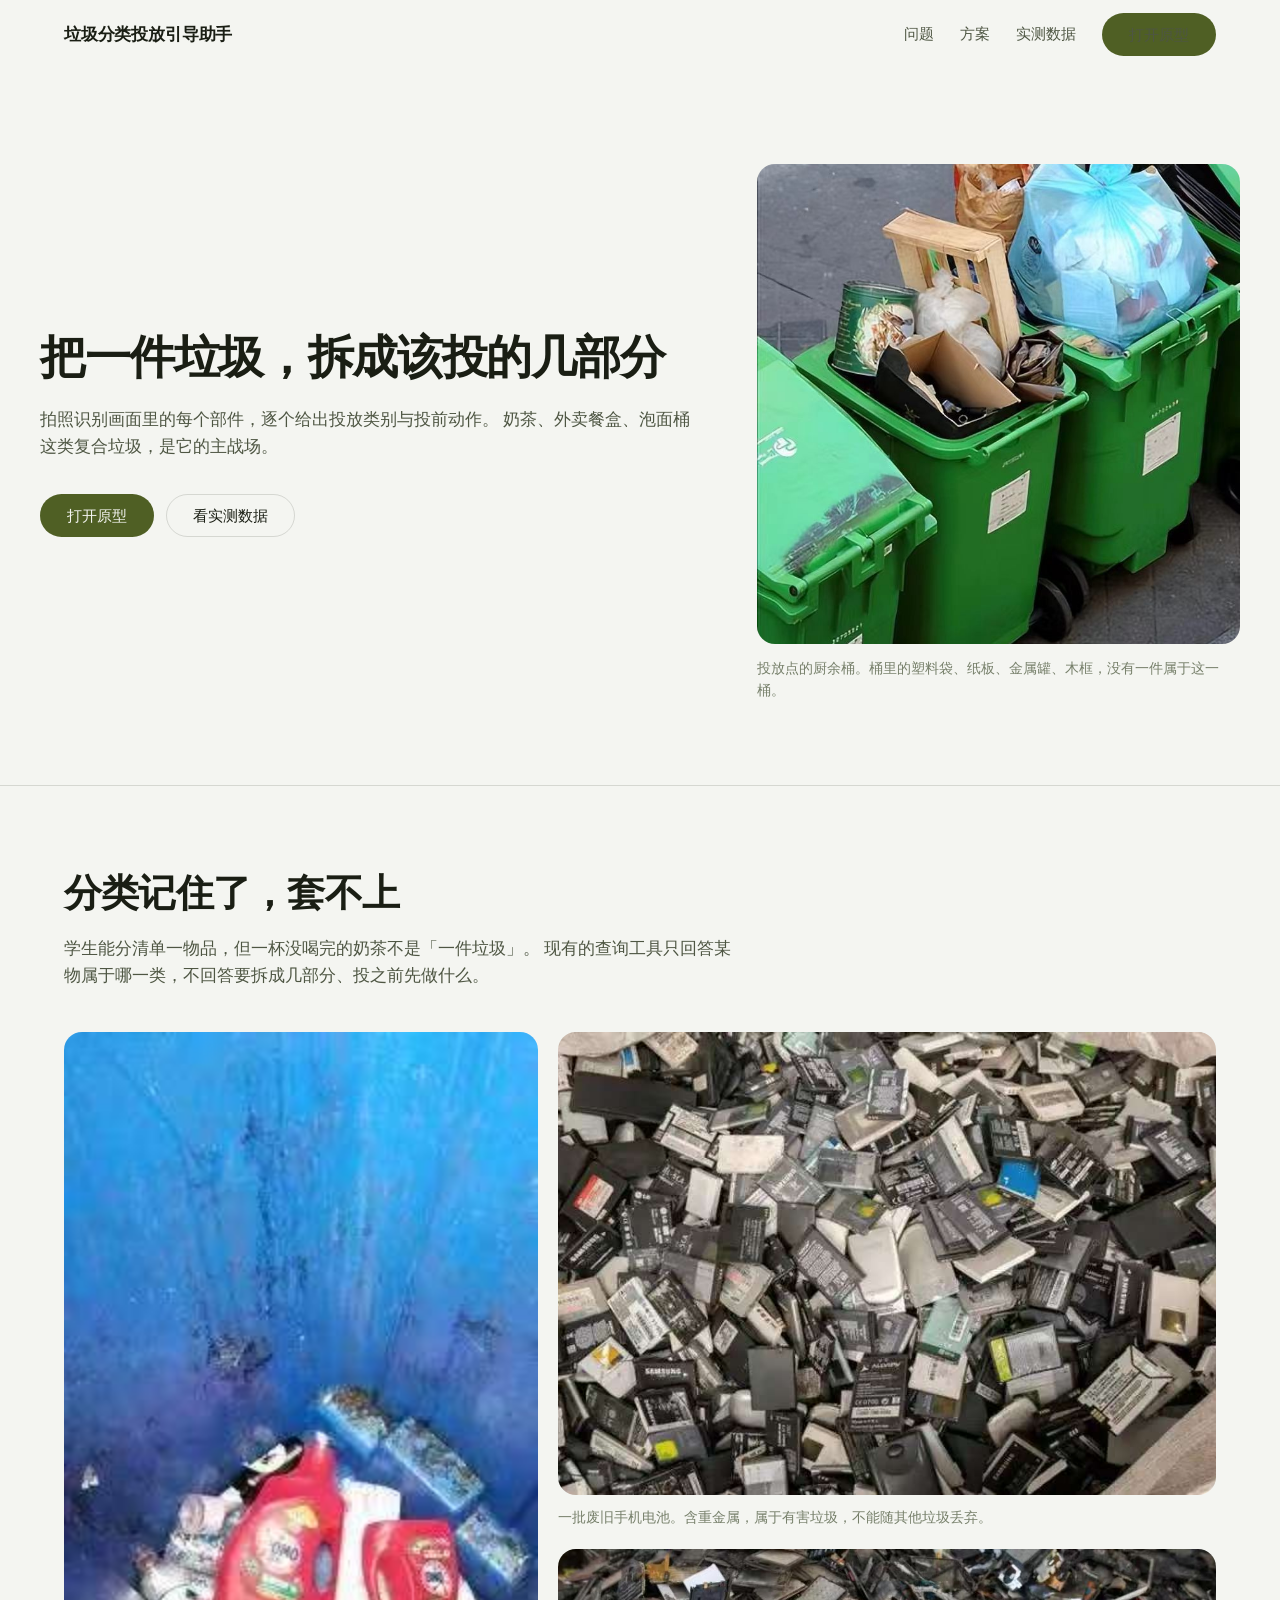
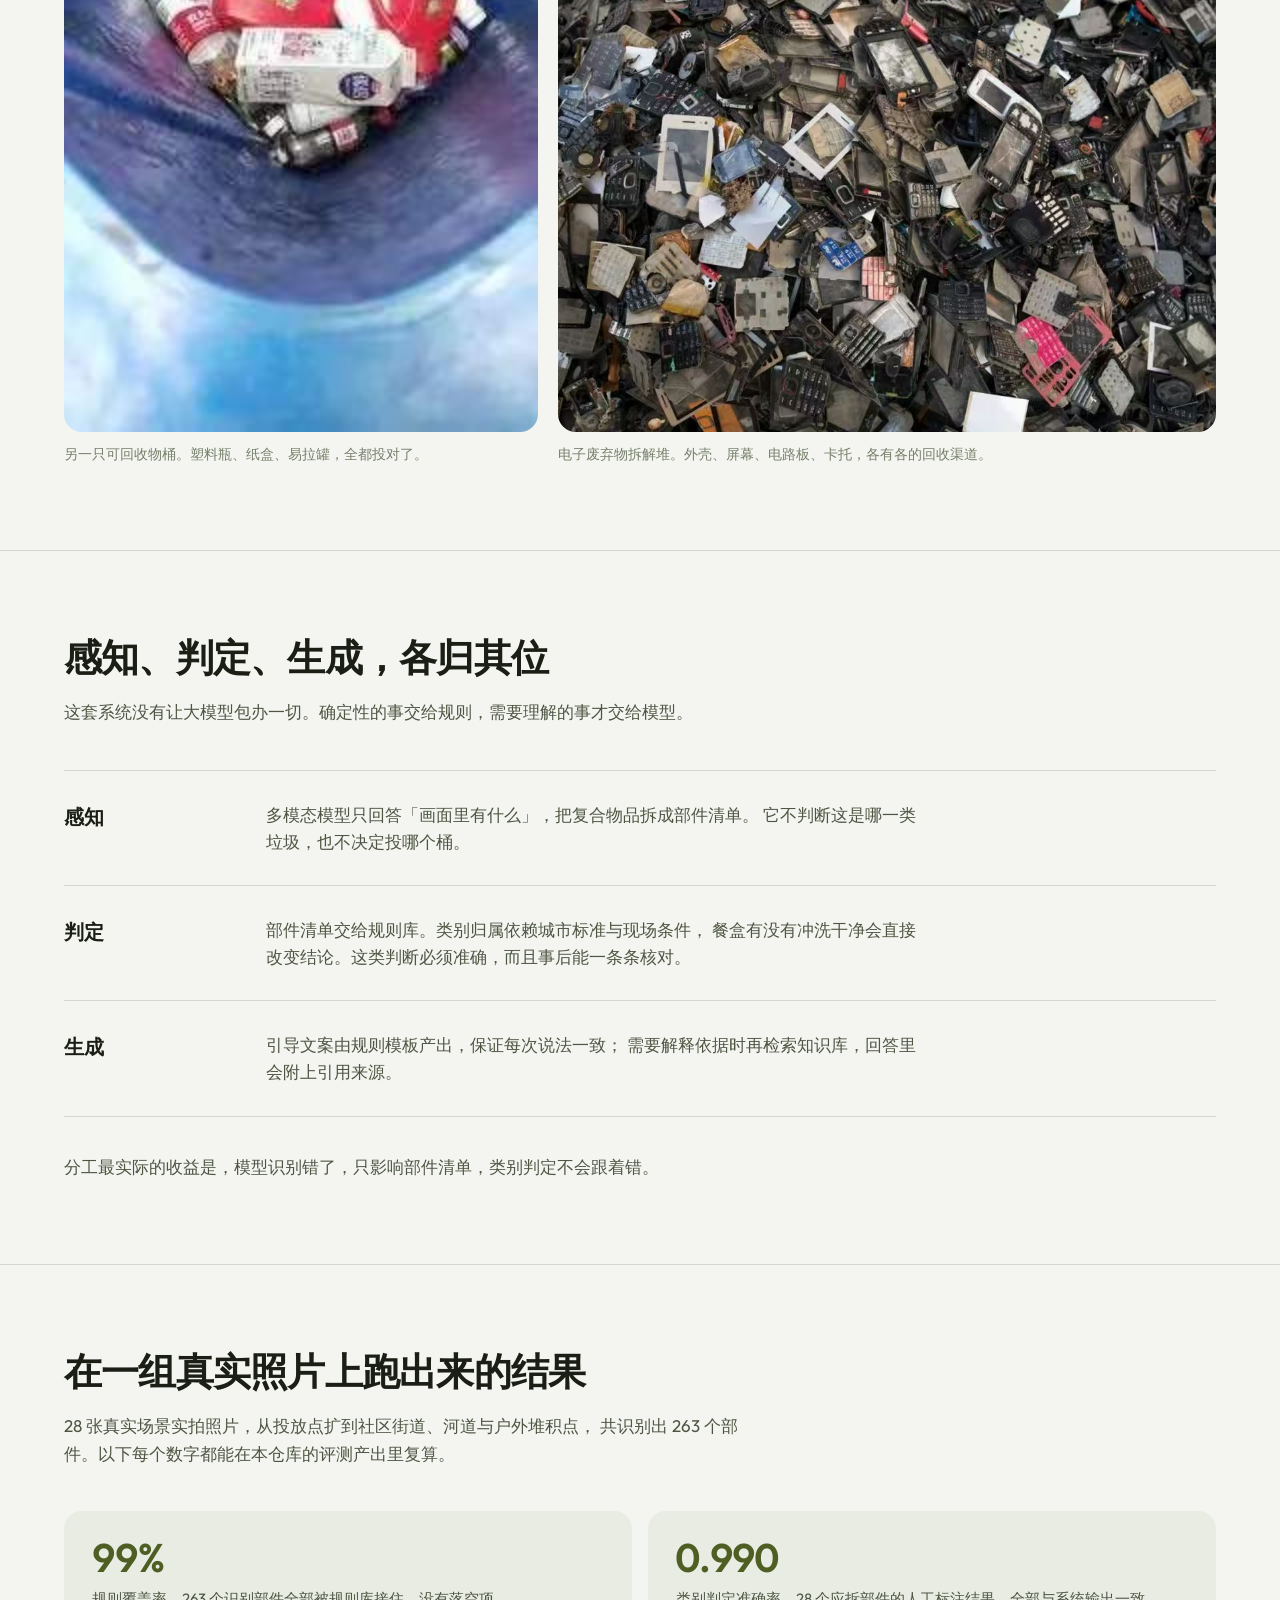
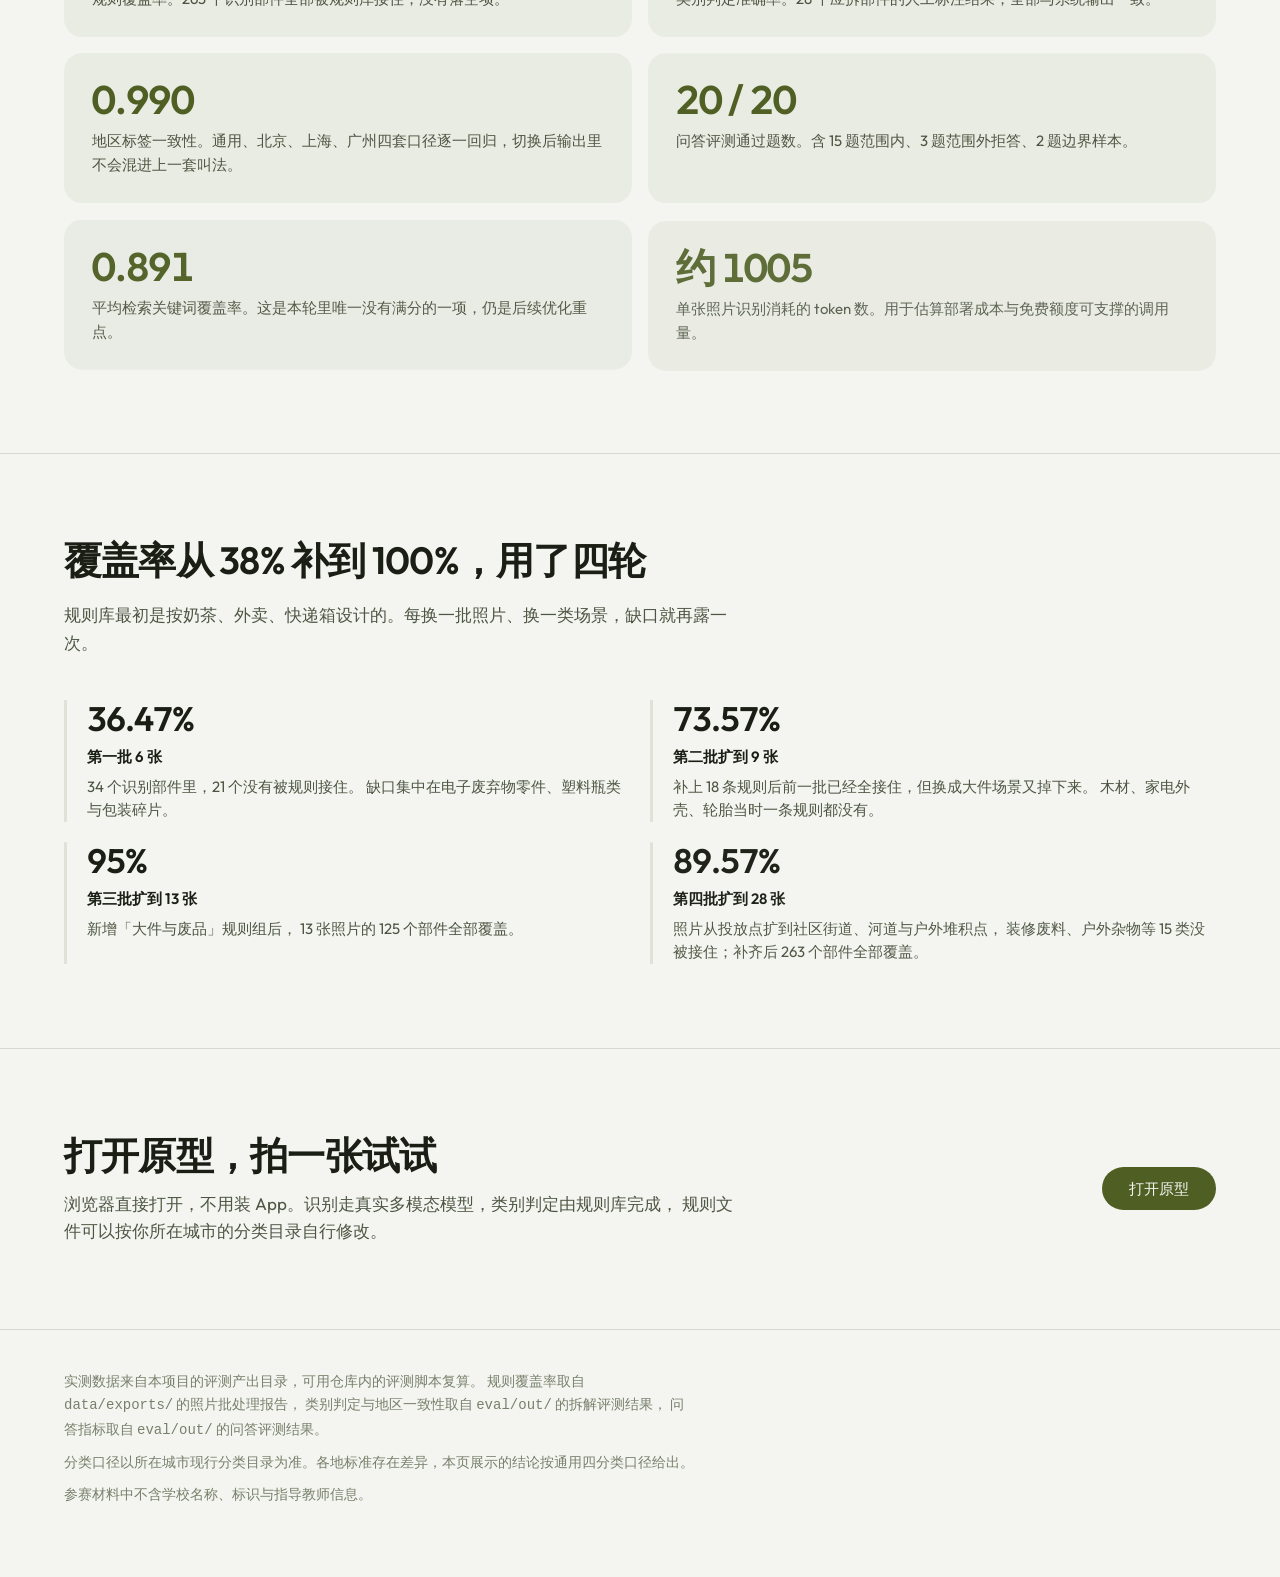
==== docs/index.html @ 1ef50c2e "垃圾分类投放引导助手：原型 + 作品介绍页 + 数据大屏 - prototype/：Gradio 原型（规则库、知识库、评测脚本） - docs/：GitHub Pages 站点（作品介绍页、数据大屏" ====
<!doctype html>
<html lang="zh-CN">
<head>
<meta charset="utf-8">
<meta name="viewport" content="width=device-width, initial-scale=1">
<title>垃圾分类投放引导助手</title>
<meta name="description" content="把一件复合垃圾拆成该投的几部分：拍照识别部件，按规则库判定投放类别与投前动作。">
<link rel="stylesheet" href="styles.css">
<link rel="manifest" href="/manifest.webmanifest">
<meta name="theme-color" content="#3A4032">
<link rel="icon" type="image/png" sizes="192x192" href="/pwa/icon-192.png">
<link rel="apple-touch-icon" href="/pwa/apple-touch-icon.png">
<meta name="mobile-web-app-capable" content="yes">
<meta name="apple-mobile-web-app-capable" content="yes">
<meta name="apple-mobile-web-app-title" content="垃圾投放引导">
</head>
<body>

<header class="topbar">
  <span class="wordmark">垃圾分类投放引导助手</span>
  <nav>
    <a href="#problem">问题</a>
    <a href="#method">方案</a>
    <a href="#data">实测数据</a>
    <a class="btn btn-primary" href="/app/">打开原型</a>
  </nav>
</header>

<main>

  <!-- ============================================================ Hero
       非对称分栏：文案在左，真实照片在右。
       文案元素 3 个：标题、说明、按钮组。无眉标、无 CTA 下方小字。 -->
  <section class="hero wrap" id="top">
    <div>
      <h1>把一件垃圾，拆成该投的几部分</h1>
      <p class="lede">
        拍照识别画面里的每个部件，逐个给出投放类别与投前动作。
        奶茶、外卖餐盒、泡面桶这类复合垃圾，是它的主战场。
      </p>
      <div class="cta-row">
        <a class="btn btn-primary" href="/app/">打开原型</a>
        <a class="btn btn-ghost" href="#data">看实测数据</a>
      </div>
    </div>
    <figure class="hero-figure">
      <img src="assets/hero-bin-mixed.jpg" width="760" height="1095"
           alt="投放点的绿色垃圾桶，桶内混有塑料袋、纸板、金属罐与木框">
      <figcaption class="cap">
        投放点的厨余桶。桶里的塑料袋、纸板、金属罐、木框，没有一件属于这一桶。
      </figcaption>
    </figure>
  </section>

  <!-- ============================================================ 问题 -->
  <section id="problem">
    <div class="wrap">
      <h2>分类记住了，套不上</h2>
      <p class="lede">
        学生能分清单一物品，但一杯没喝完的奶茶不是「一件垃圾」。
        现有的查询工具只回答某物属于哪一类，不回答要拆成几部分、投之前先做什么。
      </p>

      <!-- 变高宽比、非等分网格：左侧一张竖构图，右侧两张横构图 -->
      <div class="evidence">
        <figure class="evidence-tall reveal">
          <img src="assets/evidence-recyclable-bin.jpg" width="237" height="500"
               alt="可回收物桶内部，可见塑料瓶、纸盒与易拉罐">
          <figcaption class="cap">
            另一只可回收物桶。塑料瓶、纸盒、易拉罐，全都投对了。
          </figcaption>
        </figure>
        <figure class="reveal">
          <img src="assets/evidence-battery-pile.jpg" width="787" height="500"
               alt="一批废旧手机电池，含锂电池与塑料外壳">
          <figcaption class="cap">
            一批废旧手机电池。含重金属，属于有害垃圾，不能随其他垃圾丢弃。
          </figcaption>
        </figure>
        <figure class="reveal">
          <img src="assets/evidence-ewaste-pile.jpg" width="1080" height="720"
               alt="电子废弃物拆解堆，可见手机外壳、屏幕、电路板与卡托">
          <figcaption class="cap">
            电子废弃物拆解堆。外壳、屏幕、电路板、卡托，各有各的回收渠道。
          </figcaption>
        </figure>
      </div>
    </div>
  </section>

  <!-- ============================================================ 方案 -->
  <section id="method">
    <div class="wrap">
      <h2>感知、判定、生成，各归其位</h2>
      <p class="lede">
        这套系统没有让大模型包办一切。确定性的事交给规则，需要理解的事才交给模型。
      </p>

      <div class="layers">
        <div class="layer reveal">
          <h3>感知</h3>
          <p>
            多模态模型只回答「画面里有什么」，把复合物品拆成部件清单。
            它不判断这是哪一类垃圾，也不决定投哪个桶。
          </p>
        </div>
        <div class="layer reveal">
          <h3>判定</h3>
          <p>
            部件清单交给规则库。类别归属依赖城市标准与现场条件，
            餐盒有没有冲洗干净会直接改变结论。这类判断必须准确，而且事后能一条条核对。
          </p>
        </div>
        <div class="layer reveal">
          <h3>生成</h3>
          <p>
            引导文案由规则模板产出，保证每次说法一致；
            需要解释依据时再检索知识库，回答里会附上引用来源。
          </p>
        </div>
      </div>

      <p class="lede" style="margin-top:36px">
        分工最实际的收益是，模型识别错了，只影响部件清单，类别判定不会跟着错。
      </p>
    </div>
  </section>

  <!-- ============================================================ 实测数据 -->
  <section id="data">
    <div class="wrap">
      <h2>在一组真实照片上跑出来的结果</h2>
      <p class="lede">
        28 张真实场景实拍照片，从投放点扩到社区街道、河道与户外堆积点，
        共识别出 263 个部件。以下每个数字都能在本仓库的评测产出里复算。
      </p>

      <div class="metrics">
        <div class="metric reveal">
          <b>100%</b>
          <span>规则覆盖率。263 个识别部件全部被规则库接住，没有落空项。</span>
        </div>
        <div class="metric reveal">
          <b>1.000</b>
          <span>类别判定准确率。28 个应拆部件的人工标注结果，全部与系统输出一致。</span>
        </div>
        <div class="metric reveal">
          <b>1.000</b>
          <span>地区标签一致性。通用、北京、上海、广州四套口径逐一回归，切换后输出里不会混进上一套叫法。</span>
        </div>
        <div class="metric reveal">
          <b>20 / 20</b>
          <span>问答评测通过题数。含 15 题范围内、3 题范围外拒答、2 题边界样本。</span>
        </div>
        <div class="metric reveal">
          <b>0.900</b>
          <span>平均检索关键词覆盖率。这是本轮里唯一没有满分的一项，仍是后续优化重点。</span>
        </div>
        <div class="metric reveal">
          <b>约 1016</b>
          <span>单张照片识别消耗的 token 数。用于估算部署成本与免费额度可支撑的调用量。</span>
        </div>
      </div>
    </div>
  </section>

  <!-- ============================================================ 迭代过程 -->
  <section id="iteration">
    <div class="wrap">
      <h2>覆盖率从 38% 补到 100%，用了四轮</h2>
      <p class="lede">
        规则库最初是按奶茶、外卖、快递箱设计的。每换一批照片、换一类场景，缺口就再露一次。
      </p>

      <div class="rounds">
        <div class="round reveal">
          <b>38.24%</b>
          <strong>第一批 6 张</strong>
          <p>
            34 个识别部件里，21 个没有被规则接住。
            缺口集中在电子废弃物零件、塑料瓶类与包装碎片。
          </p>
        </div>
        <div class="round reveal">
          <b>77.14%</b>
          <strong>第二批扩到 9 张</strong>
          <p>
            补上 18 条规则后前一批已经全接住，但换成大件场景又掉下来。
            木材、家电外壳、轮胎当时一条规则都没有。
          </p>
        </div>
        <div class="round reveal">
          <b>100%</b>
          <strong>第三批扩到 13 张</strong>
          <p>
            新增「大件与废品」规则组后，
            13 张照片的 125 个部件全部覆盖。
          </p>
        </div>
        <div class="round reveal">
          <b>93.92%</b>
          <strong>第四批扩到 28 张</strong>
          <p>
            照片从投放点扩到社区街道、河道与户外堆积点，
            装修废料、户外杂物等 15 类没被接住；补齐后 263 个部件全部覆盖。
          </p>
        </div>
      </div>
    </div>
  </section>

  <!-- ============================================================ 结尾 -->
  <section id="open">
    <div class="wrap closing">
      <div>
        <h2>打开原型，拍一张试试</h2>
        <p class="lede">
          浏览器直接打开，不用装 App。识别走真实多模态模型，类别判定由规则库完成，
          规则文件可以按你所在城市的分类目录自行修改。
        </p>
      </div>
      <a class="btn btn-primary" href="/app/">打开原型</a>
    </div>
  </section>

</main>

<footer>
  <div class="wrap">
    <p>
       实测数据来自本项目的评测产出目录，可用仓库内的评测脚本复算。
      规则覆盖率取自 <code>data/exports/</code> 的照片批处理报告，
      类别判定与地区一致性取自 <code>eval/out/</code> 的拆解评测结果，
      问答指标取自 <code>eval/out/</code> 的问答评测结果。
    </p>
    <p>
      分类口径以所在城市现行分类目录为准。各地标准存在差异，本页展示的结论按通用四分类口径给出。
    </p>
    <p>
      参赛材料中不含学校名称、标识与指导教师信息。
    </p>
  </div>
</footer>

<!-- GSAP + ScrollTrigger 本地化，断网也能跑；两个文件加起来 110 KB -->
<script src="vendor/gsap.min.js"></script>
<script src="vendor/ScrollTrigger.min.js"></script>
<script>
/*
  动效分四层，都挂在 GSAP 上：
    1) 首屏入场：标题、说明、按钮、配图按次序到位
    2) 段落进场：ScrollTrigger.batch 替代原来手写的 IntersectionObserver
    3) 数字滚动：指标卡与迭代卡的数字从 0 滚到目标值
    4) 配图轻微视差：滚动时比正文慢一点，做出层次

  两条兜底：
    · gsap 没加载成功就把所有 .reveal 显示出来，内容不受影响
    · 系统开了"减少动态效果"时只显示，不做动画（gsap.matchMedia 处理）
*/
(function () {
  var items = document.querySelectorAll('.reveal');
  function showAll() {
    items.forEach(function (el) { el.classList.add('is-in'); });
  }

  if (!window.gsap || !window.ScrollTrigger) { showAll(); return; }
  gsap.registerPlugin(ScrollTrigger);

  // 交给 GSAP 之后，CSS 那条兜底过渡要让位，否则两边会各动一次
  document.documentElement.classList.add('gsap-on');

  var mm = gsap.matchMedia();

  mm.add(
    { motion: '(prefers-reduced-motion: no-preference)', reduce: '(prefers-reduced-motion: reduce)' },
    function (ctx) {
      // 系统要求减少动态效果：只把内容显示出来
      if (ctx.conditions.reduce) { showAll(); return; }

      gsap.defaults({ ease: 'power2.out', duration: 0.7 });

      // 1) 首屏入场。transform + autoAlpha，不动布局属性
      var intro = gsap.timeline();
      intro
        .from('.hero h1', { y: 26, autoAlpha: 0 })
        .from('.hero .lede', { y: 18, autoAlpha: 0 }, '-=0.45')
        .from('.hero .cta-row > *', { y: 14, autoAlpha: 0, stagger: 0.08 }, '-=0.42')
        .from('.hero-figure', { y: 30, autoAlpha: 0, scale: 0.99 }, 0.12);

      // 2) 段落进场：同一个批次一起进来，按批次错开
      ScrollTrigger.batch('.reveal', {
        start: 'top 88%',
        once: true,
        onEnter: function (batch) {
          batch.forEach(function (el) { el.classList.add('is-in'); });
          gsap.fromTo(
            batch,
            { autoAlpha: 0, y: 20 },
            { autoAlpha: 1, y: 0, duration: 0.62, stagger: 0.08, clearProps: 'all' }
          );
        }
      });

      // 3) 数字滚动：把已有的数值从 0 滚上去，保留原文字里的前后缀
      function countUp(el) {
        var raw = el.textContent;
        var m = raw.match(/^(\D*?)(\d[\d,]*(?:\.\d+)?)([\s\S]*)$/);
        if (!m) return;
        var prefix = m[1];
        var numStr = m[2];
        var suffix = m[3];
        var target = parseFloat(numStr.replace(/,/g, ''));
        var decimals = (numStr.split('.')[1] || '').length;
        var box = { v: 0 };
        gsap.to(box, {
          v: target, duration: 1.1, ease: 'power2.out',
          onUpdate: function () {
            var s = decimals ? box.v.toFixed(decimals) : String(Math.round(box.v));
            el.textContent = prefix + s + suffix;
          },
          onComplete: function () { el.textContent = raw; }
        });
      }

      ['.metrics', '.rounds'].forEach(function (sel) {
        var host = document.querySelector(sel);
        if (!host) return;
        ScrollTrigger.create({
          trigger: host,
          start: 'top 82%',
          once: true,
          onEnter: function () {
            host.querySelectorAll('b').forEach(countUp);
          }
        });
      });

      // 4) 配图轻微视差：只给首屏那张，幅度小
      gsap.to('.hero-figure img', {
        yPercent: -5,
        ease: 'none',
        scrollTrigger: { trigger: '.hero', start: 'top top', end: 'bottom top', scrub: true }
      });
    }
  );

  // 图片加载完再量一次位置，避免触发点算错
  window.addEventListener('load', function () { ScrollTrigger.refresh(); });

  // 万一上面某一步抛错导致内容还藏着，1.5 秒后无条件显示
  setTimeout(function () {
    document.querySelectorAll('.reveal:not(.is-in)').forEach(function (el) {
      el.classList.add('is-in');
    });
  }, 1500);
})();
</script>

</body>
</html>
---- docs/styles.css ----
/* ============================================================================
   垃圾分类投放引导助手 · 作品介绍页

   Design Read（技能 §0.B）
   ---------------------------------------------------------------
   Reading this as: a competition-entry project page for expert judges,
   with a trust-first evidence-led language, leaning toward native CSS +
   a geometric grotesk (Outfit, self-hosted) + restrained scroll-reveal motion.

   Dial 取值（技能 §1，由 design read 推导，非静默使用基线 8/6/4）
   ---------------------------------------------------------------
     DESIGN_VARIANCE   6   落地页默认区间是 7-9，但受众是打分的评委，
                           要向 trust-first 一档（3-4）靠，取中间值。
                           高于 4，因此按 §4.3 禁用居中 Hero，改用非对称分栏。
     MOTION_INTENSITY  4   §1 的 4-7 档：纯 CSS 过渡 + 滚动进场。
                           不做滚动劫持、不做视差。
     VISUAL_DENSITY    4   标准间距，每节"短标题 + 短说明 + 一个视觉或 CTA"。

   设计系统（技能 §2）
   ---------------------------------------------------------------
   不属于 §2.A 的任何官方设计系统，按 §2.B 如实标注为"审美方向"，
   用原生 CSS 实现；没有借用任何设计系统的 token 再覆盖它。

   色彩（技能 §4.2 / §8.B）
   ---------------------------------------------------------------
   单一强调色（深苔绿），饱和度 < 80%；中性底不用奶油白、不用冷灰；
   无纯黑纯白；浅深两套由 prefers-color-scheme 驱动，属 §4.11 允许的
   auto 模式（页面只有一套主题系统，不做节内反转）。

   形状（技能 §4.4 SHAPE CONSISTENCY LOCK）
   ---------------------------------------------------------------
   全站只有两档圆角，规则文档化并处处遵守：
     图片与卡片 18px；按钮与标签 999px（全圆角）。

   图标（技能 §3.C）
   ---------------------------------------------------------------
   不使用任何图标，也就不存在"手写 SVG 路径"的问题。
   图标库需要外链 CDN，在国内网络与离线演示下都是负债；
   本页的信息量由排版承担，品牌以字标呈现。
   ============================================================================ */

@font-face {
    font-family: "Outfit";
    font-style: normal;
    font-weight: 300 800;
    font-display: swap;
    src: url("fonts/outfit-latin.woff2") format("woff2");
    unicode-range: U+0000-00FF, U+0131, U+0152-0153, U+02BB-02BC, U+02C6, U+02DA,
        U+02DC, U+0304, U+0308, U+0329, U+2000-206F, U+2074, U+20AC, U+2122,
        U+2191, U+2193, U+2212, U+2215, U+FEFF, U+FFFD;
}
@font-face {
    font-family: "Outfit";
    font-style: normal;
    font-weight: 300 800;
    font-display: swap;
    src: url("fonts/outfit-latin-ext.woff2") format("woff2");
    unicode-range: U+0100-02BA, U+02BD-02C5, U+02C7-02CC, U+02CE-02D7, U+02DD-02FF,
        U+0304, U+0308, U+0329, U+1D00-1DBF, U+1E00-1E9F, U+1EF2-1EFF, U+2020,
        U+20A0-20AB, U+20AD-20C0, U+2113, U+2C60-2C7F, U+A720-A7FF;
}

:root {
    --bg: #f4f5f1;
    --surface: #e9ece3;
    --line: rgba(26, 30, 20, 0.14);
    --text: #1a1e14;
    --text-2: #4e5643;
    --text-3: #77806b;
    --accent: #4f5f24;
    --accent-soft: rgba(79, 95, 36, 0.12);

    --radius: 18px;
    --radius-pill: 999px;

    --maxw: 1200px;
    --ease: cubic-bezier(0.16, 1, 0.3, 1);
    --font: "Outfit", "PingFang SC", "Microsoft YaHei", "Hiragino Sans GB",
        system-ui, sans-serif;
}

@media (prefers-color-scheme: dark) {
    :root {
        --bg: #12150d;
        --surface: #1c2114;
        --line: rgba(233, 236, 227, 0.16);
        --text: #e9ece3;
        --text-2: #a9b39b;
        --text-3: #7f8a72;
        --accent: #a9c46a;
        --accent-soft: rgba(169, 196, 106, 0.16);
    }
}

*,
*::before,
*::after {
    box-sizing: border-box;
}

html {
    scroll-behavior: smooth;
}

body {
    margin: 0;
    background: var(--bg);
    color: var(--text);
    font-family: var(--font);
    font-size: 17px;
    line-height: 1.6;
    -webkit-font-smoothing: antialiased;
}

img {
    display: block;
    max-width: 100%;
    border-radius: var(--radius);
    background: var(--surface);
}

a {
    color: var(--accent);
    text-decoration: none;
}

.wrap {
    max-width: var(--maxw);
    margin: 0 auto;
    padding: 0 24px;
}

/* ---------------------------------------------------------------- 顶部导航
   §4.7：桌面端单行，最大高度 80px。 */
.topbar {
    display: flex;
    align-items: center;
    justify-content: space-between;
    gap: 24px;
    height: 68px;
    max-width: var(--maxw);
    margin: 0 auto;
    padding: 0 24px;
}

.wordmark {
    font-size: 17px;
    font-weight: 600;
    letter-spacing: -0.01em;
    color: var(--text);
    white-space: nowrap;
}

.topbar nav {
    display: flex;
    align-items: center;
    gap: 26px;
}

.topbar nav a {
    font-size: 15px;
    color: var(--text-2);
    transition: color 200ms var(--ease);
}

.topbar nav a:hover {
    color: var(--text);
}

/* ---------------------------------------------------------------- 按钮 */
.btn {
    display: inline-flex;
    align-items: center;
    justify-content: center;
    white-space: nowrap;
    border-radius: var(--radius-pill);
    border: 1px solid transparent;
    font-family: inherit;
    font-size: 15px;
    font-weight: 500;
    line-height: 1;
    padding: 13px 26px;
    cursor: pointer;
    transition: transform 200ms var(--ease), background 200ms var(--ease),
        color 200ms var(--ease);
}

.btn-primary {
    background: var(--accent);
    color: var(--bg);
}

.btn-ghost {
    background: transparent;
    color: var(--text);
    border-color: var(--line);
}

.btn:hover {
    transform: translateY(-1px);
}

.btn:active {
    transform: scale(0.98);
}

/* ---------------------------------------------------------------- 通用区块 */
section {
    padding: 84px 0;
}

section + section {
    border-top: 1px solid var(--line);
}

h2 {
    margin: 0 0 18px 0;
    max-width: 24ch;
    font-size: clamp(26px, 3.2vw, 38px);
    font-weight: 600;
    line-height: 1.2;
    letter-spacing: -0.02em;
}

.lede {
    margin: 0;
    max-width: 62ch;
    font-size: 17px;
    color: var(--text-2);
}

/* ---------------------------------------------------------------- Hero
   §4.3：VARIANCE 6 > 4，禁用居中 Hero，改用非对称分栏。
   §4.7：文案元素共 3 个（标题 / 说明 / 按钮组），无眉标、无 CTA 下方小字。
   顶部内边距 96px，未超过 6rem 上限。 */
.hero {
    display: grid;
    grid-template-columns: 1.15fr 0.85fr;
    gap: 64px;
    align-items: center;
    padding: 96px 0 84px 0;
}

.hero h1 {
    margin: 0 0 22px 0;
    font-size: clamp(30px, 4vw, 46px);
    font-weight: 600;
    line-height: 1.18;
    letter-spacing: -0.03em;
}

.hero .lede {
    margin-bottom: 34px;
}

.cta-row {
    display: flex;
    flex-wrap: wrap;
    gap: 12px;
}

.hero-figure {
    margin: 0;
}

.hero-figure img {
    width: 100%;
    aspect-ratio: 3 / 4;
    max-height: 480px;
    object-fit: cover;
}

/* 功能性说明写在图片之外，不叠加在图上（§9.F） */
.cap {
    margin: 14px 0 0 0;
    font-size: 14px;
    line-height: 1.55;
    color: var(--text-3);
}

/* ---------------------------------------------------------------- 证据带
   §4.3 / §7：VARIANCE 6 → 变高宽比、非等分网格。 */
.evidence {
    display: grid;
    grid-template-columns: 0.72fr 1fr;
    gap: 20px;
    margin-top: 44px;
}

.evidence-tall {
    grid-row: span 2;
}

.evidence figure {
    margin: 0;
    display: flex;
    flex-direction: column;
}

.evidence img {
    width: 100%;
    height: 100%;
    object-fit: cover;
}

.evidence-tall img {
    min-height: 380px;
}

.evidence figure:not(.evidence-tall) img {
    min-height: 180px;
}

.evidence .cap {
    margin-top: 12px;
}

/* ---------------------------------------------------------------- 三层分工
   排版承担结构，不画装饰性线条，也不做假界面（§4.8 / §9.F）。 */
.layers {
    display: grid;
    gap: 0;
    margin-top: 44px;
    border-top: 1px solid var(--line);
}

.layer {
    display: grid;
    grid-template-columns: 170px 1fr;
    gap: 32px;
    padding: 30px 0;
    border-bottom: 1px solid var(--line);
}

.layer h3 {
    margin: 0;
    font-size: 20px;
    font-weight: 600;
    letter-spacing: -0.01em;
}

.layer p {
    margin: 0;
    max-width: 60ch;
    color: var(--text-2);
}

/* ---------------------------------------------------------------- 实测数据
   §4.9：规格清单不用逐行下边框，改 2 列卡片网格。 */
.metrics {
    display: grid;
    grid-template-columns: repeat(2, 1fr);
    gap: 16px;
    margin-top: 44px;
}

.metric {
    background: var(--surface);
    border-radius: var(--radius);
    padding: 26px 28px;
}

.metric b {
    display: block;
    font-size: 40px;
    font-weight: 600;
    line-height: 1;
    letter-spacing: -0.03em;
    font-variant-numeric: tabular-nums;
    color: var(--accent);
}

.metric span {
    display: block;
    margin-top: 10px;
    font-size: 15px;
    color: var(--text-2);
}

/* ---------------------------------------------------------------- 迭代过程 */
.rounds {
  display: grid;
  grid-template-columns: repeat(2, 1fr);
  gap: 20px;
  margin-top: 44px;
}

.round {
    border-left: 3px solid var(--accent-soft);
    padding-left: 20px;
}

.round b {
    display: block;
    font-size: 34px;
    font-weight: 600;
    line-height: 1.1;
    letter-spacing: -0.03em;
    font-variant-numeric: tabular-nums;
}

.round strong {
    display: block;
    margin-top: 8px;
    font-size: 15px;
    font-weight: 600;
}

.round p {
    margin: 6px 0 0 0;
    font-size: 15px;
    line-height: 1.55;
    color: var(--text-2);
}

/* ---------------------------------------------------------------- 结尾 */
.closing {
    display: grid;
    grid-template-columns: 1fr auto;
    gap: 40px;
    align-items: center;
}

.closing h2 {
    margin-bottom: 12px;
}

footer {
    padding: 40px 0 64px 0;
    border-top: 1px solid var(--line);
    font-size: 14px;
    line-height: 1.7;
    color: var(--text-3);
}

footer p {
    margin: 0 0 8px 0;
    max-width: 70ch;
}

/* ---------------------------------------------------------------- 滚动进场
   §5.D：使用 IntersectionObserver，不用 window.addEventListener('scroll')。
   §6.A：只动 transform 与 opacity。
   §6.B：reduced-motion 下全部塌缩为静态。 */
.reveal {
  opacity: 0;
  transform: translateY(20px);
}

/* 没有 GSAP 时（脚本没加载或浏览器不支持）用 CSS 过渡兜底。
   GSAP 接管后 html 上会加 .gsap-on，这条让位，避免两边各动一次。 */
html:not(.gsap-on) .reveal {
  transition: opacity 520ms var(--ease), transform 520ms var(--ease);
}

.reveal.is-in {
    opacity: 1;
    transform: none;
}

@media (prefers-reduced-motion: reduce) {
    html {
        scroll-behavior: auto;
    }
    .reveal {
        opacity: 1;
        transform: none;
        transition: none;
    }
    .btn:hover,
    .btn:active {
        transform: none;
    }
}

/* ---------------------------------------------------------------- 断点
   §4.7 / §7：高方差布局在 <768px 必须显式收敛为单列。 */
@media (max-width: 980px) {
    .hero {
        grid-template-columns: 1fr;
        gap: 40px;
        padding: 72px 0 64px 0;
    }
    .hero-figure img {
        aspect-ratio: 4 / 3;
    }
    .evidence {
        grid-template-columns: 1fr;
    }
    .evidence-tall {
        grid-row: auto;
    }
    .evidence-tall img {
        min-height: 260px;
    }
    .closing {
        grid-template-columns: 1fr;
        gap: 28px;
    }
}

@media (max-width: 768px) {
    body {
        font-size: 16px;
    }
    section {
        padding: 60px 0;
    }
    .wrap,
    .topbar {
        padding: 0 18px;
    }
    /* 页内锚点在手机上冗余（页面本来就短，滑动即可到达），
       而它们会把顶栏撑到 451px。这里只留品牌与主要动作。 */
    .topbar nav a:not(.btn) {
        display: none;
    }
    .topbar {
        gap: 12px;
    }
    .wordmark {
        font-size: 15px;
        white-space: normal;
        line-height: 1.3;
    }
    /* 触控目标抬到 44px 以上 */
    .btn {
        min-height: 46px;
        padding: 14px 22px;
    }
    .layer {
        grid-template-columns: 1fr;
        gap: 10px;
    }
    .metrics,
    .rounds {
        grid-template-columns: 1fr;
    }
    .cta-row .btn {
        width: 100%;
    }
    h2 {
        font-size: 24px;
    }
    .metric b {
        font-size: 34px;
    }
}
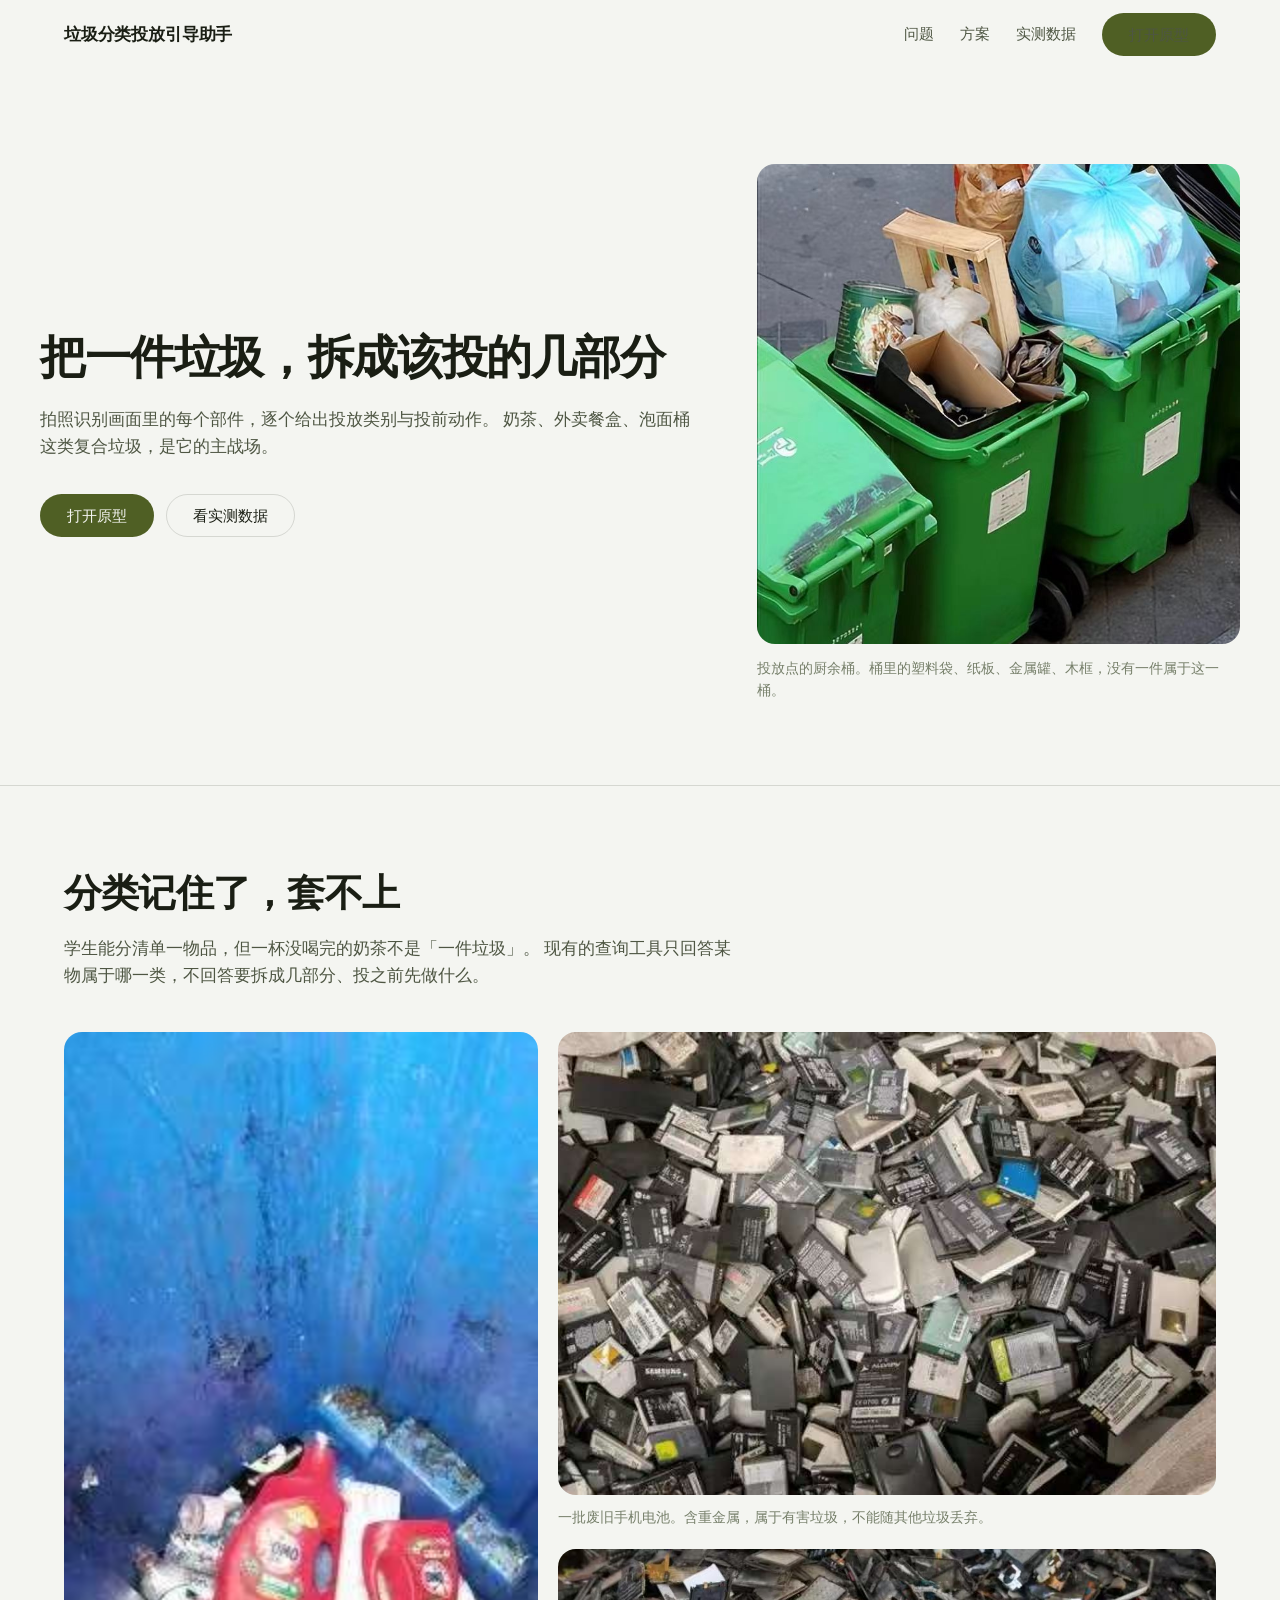
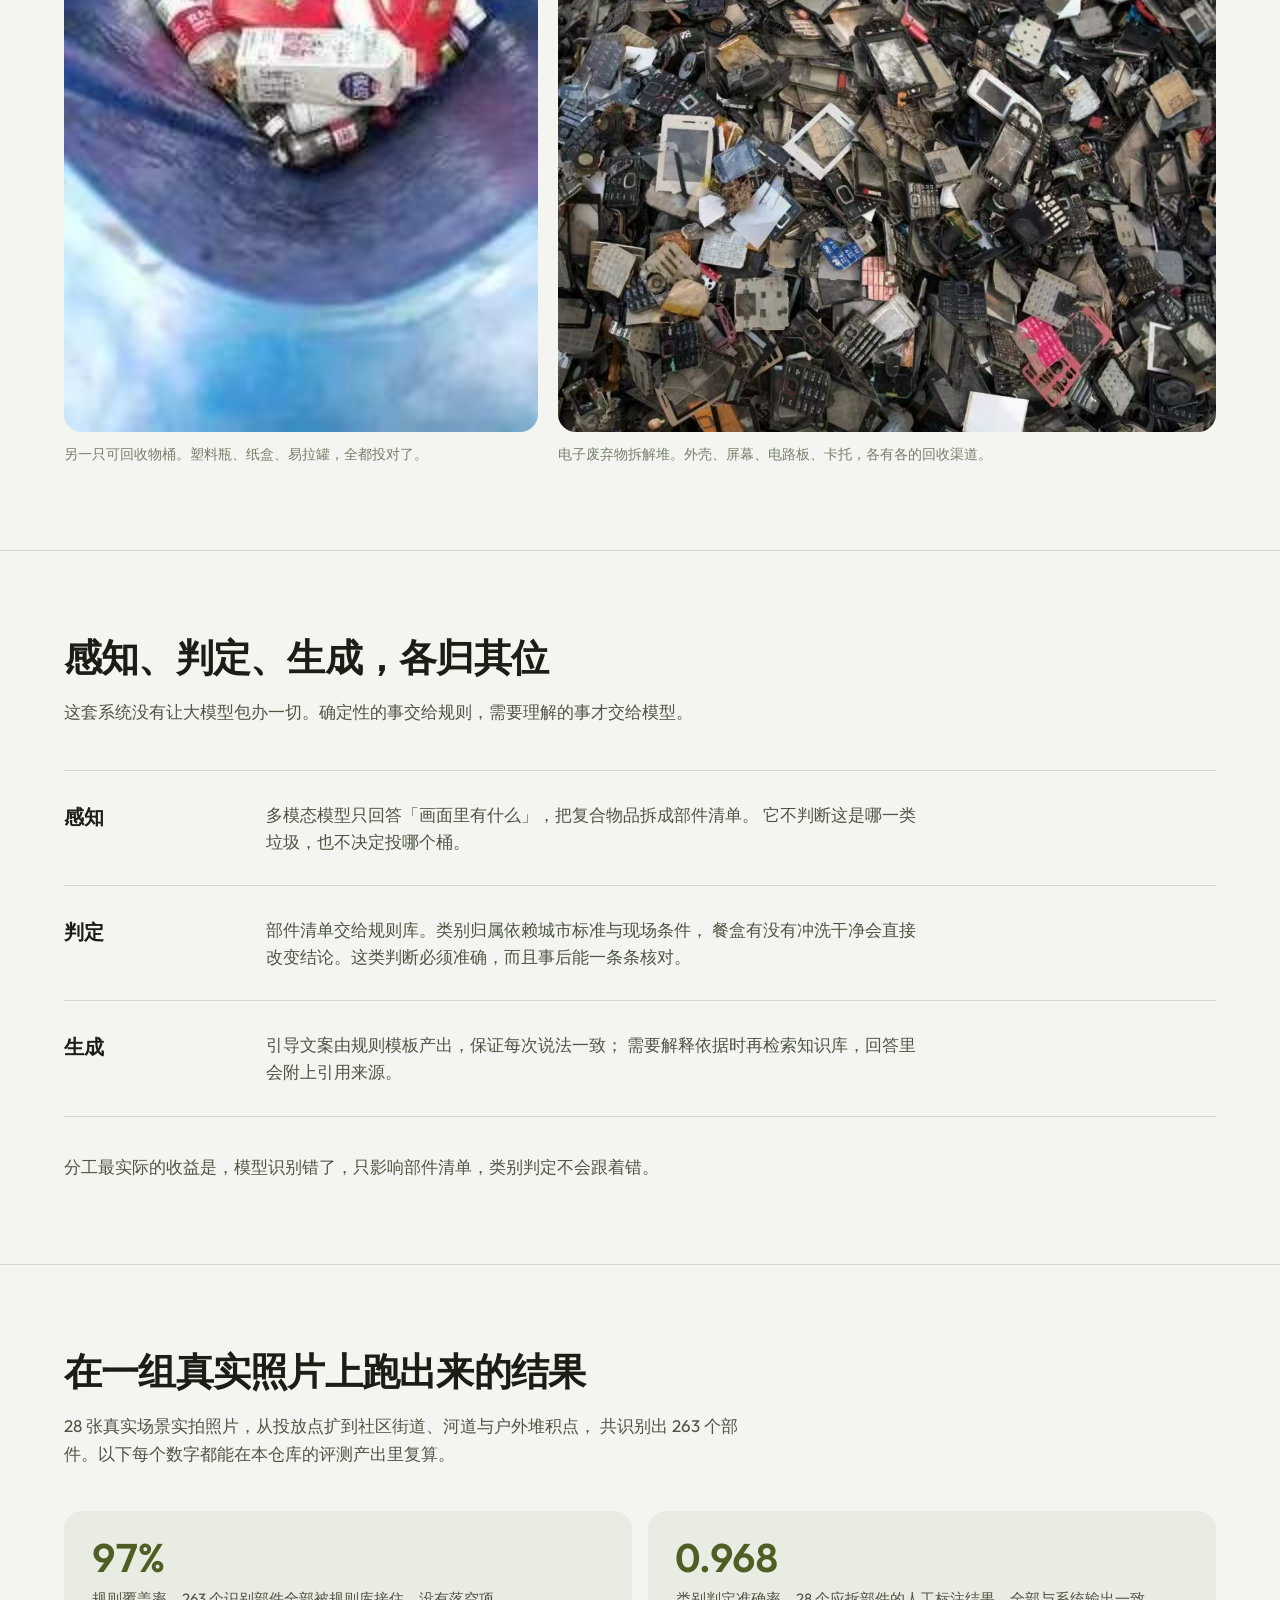
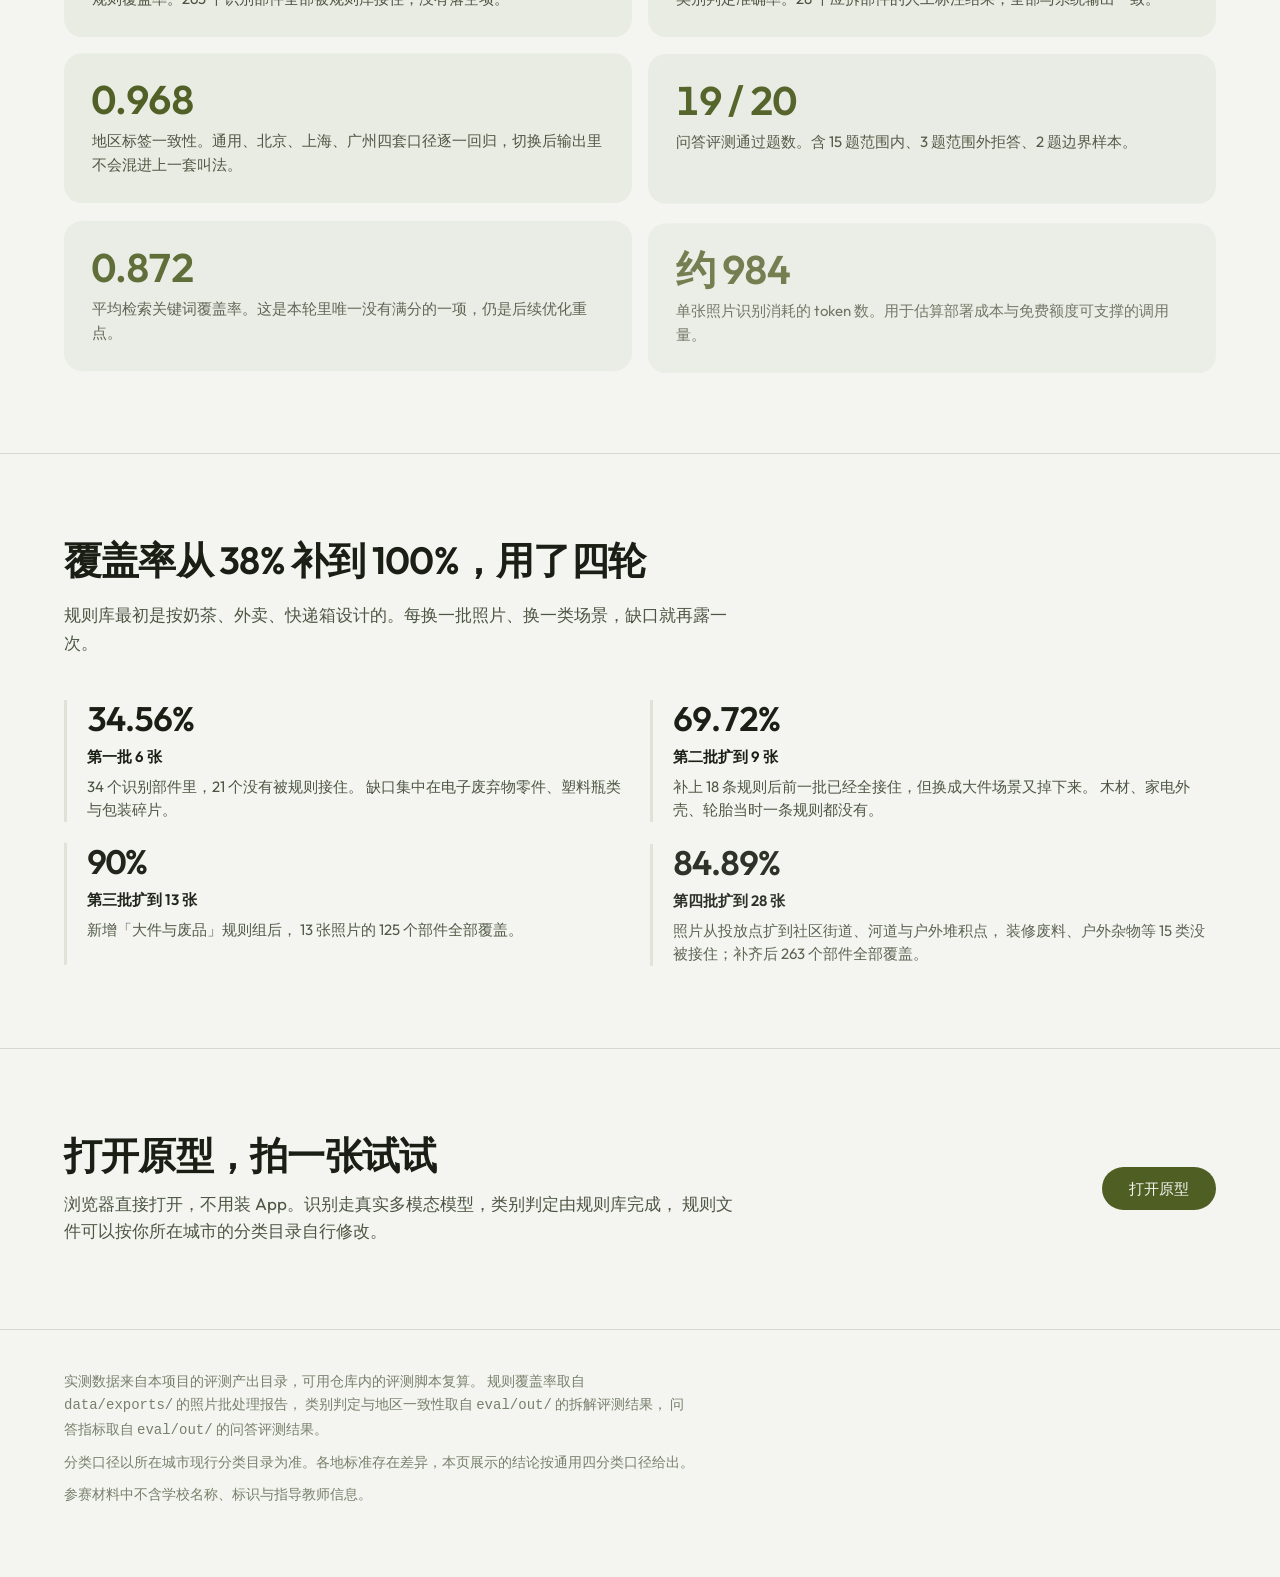
==== commit da73be85: "作品介绍页不再声明 manifest，避免手机装出一个只有介绍页的应用" ====
--- a/docs/index.html
+++ b/docs/index.html
@@ -6,7 +6,10 @@
 <title>垃圾分类投放引导助手</title>
 <meta name="description" content="把一件复合垃圾拆成该投的几部分：拍照识别部件，按规则库判定投放类别与投前动作。">
 <link rel="stylesheet" href="styles.css">
-<link rel="manifest" href="/manifest.webmanifest">
+<!-- 本页刻意不声明 manifest：它是给评委看的文字页，不是要装的应用。
+     这里原来挂着 manifest（start_url = /），手机上点「安装」会装出一个
+     打开后是介绍页的"应用"，自然找不到拍照和上传入口。
+     要装应用请到原型页 https://proto.fenlei.dpdns.org/ 点「安装到手机」。 -->
 <meta name="theme-color" content="#3A4032">
 <link rel="icon" type="image/png" sizes="192x192" href="/pwa/icon-192.png">
 <link rel="apple-touch-icon" href="/pwa/apple-touch-icon.png">
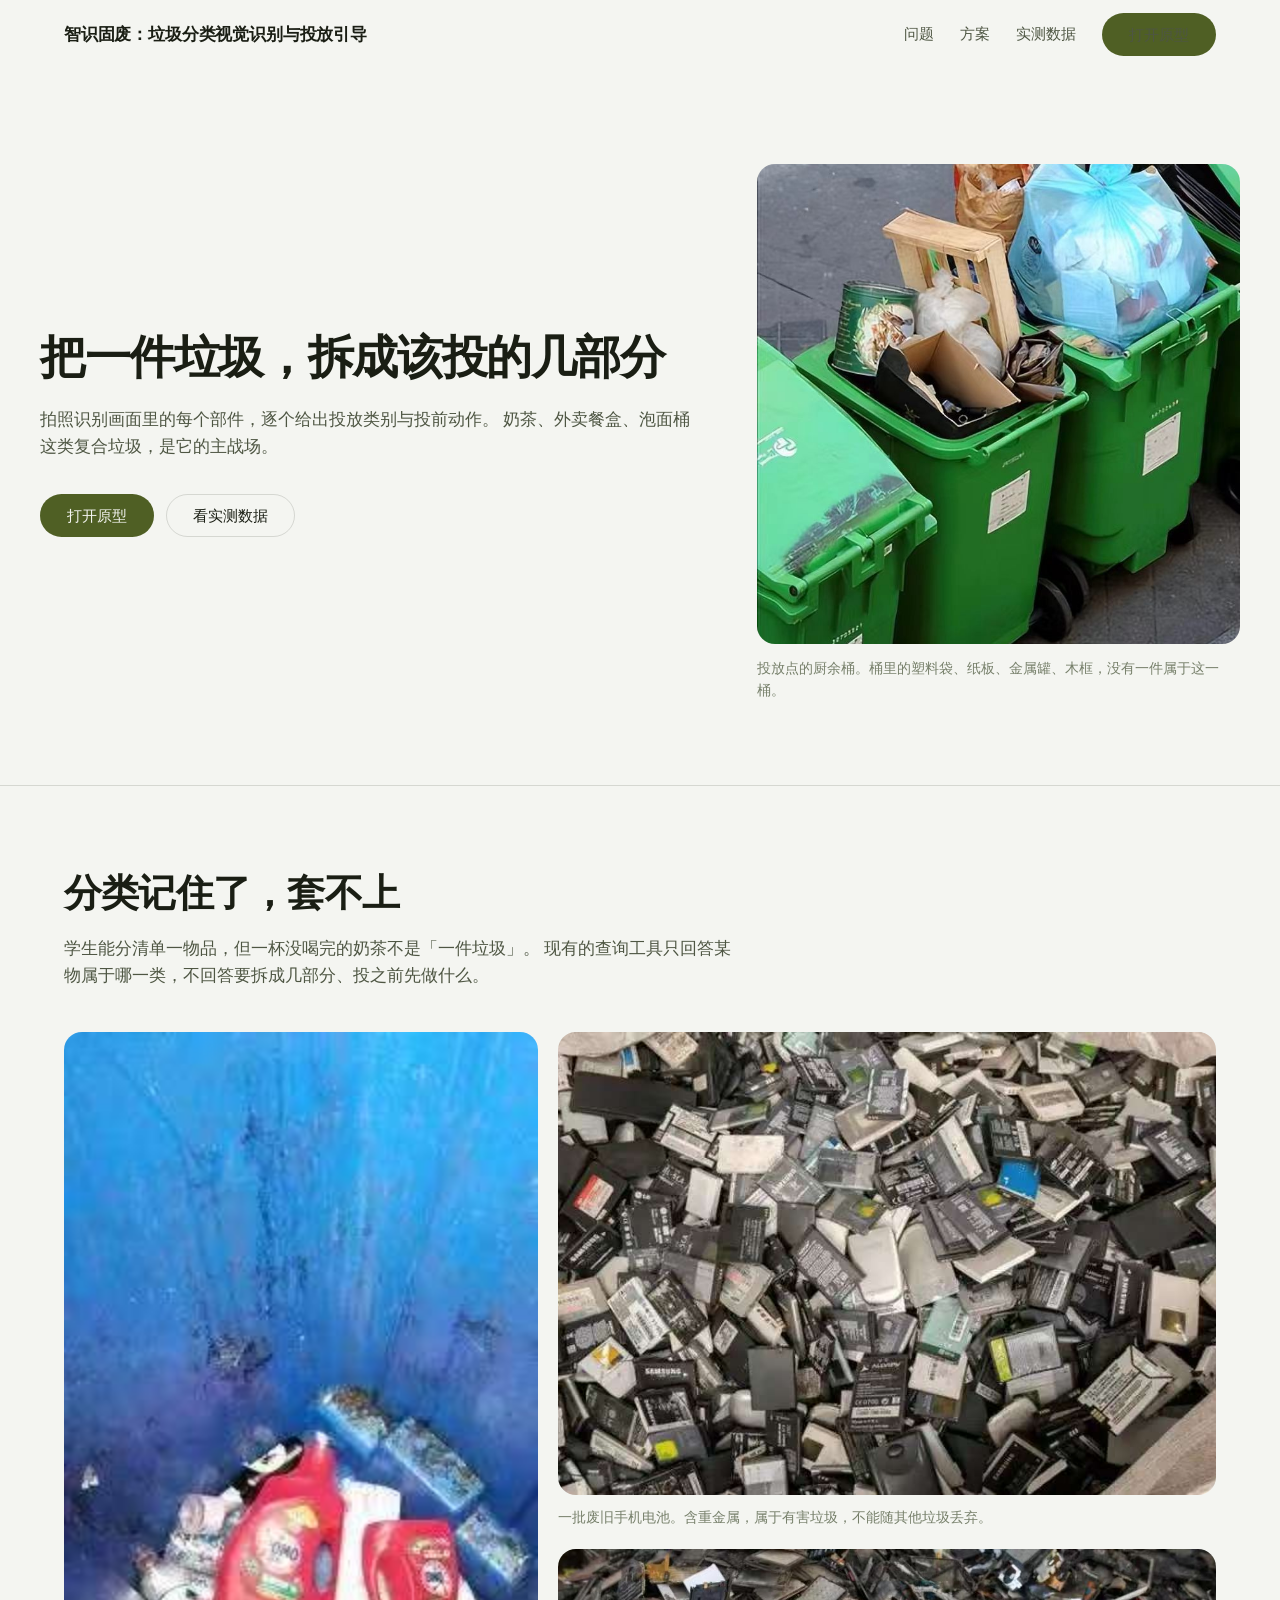
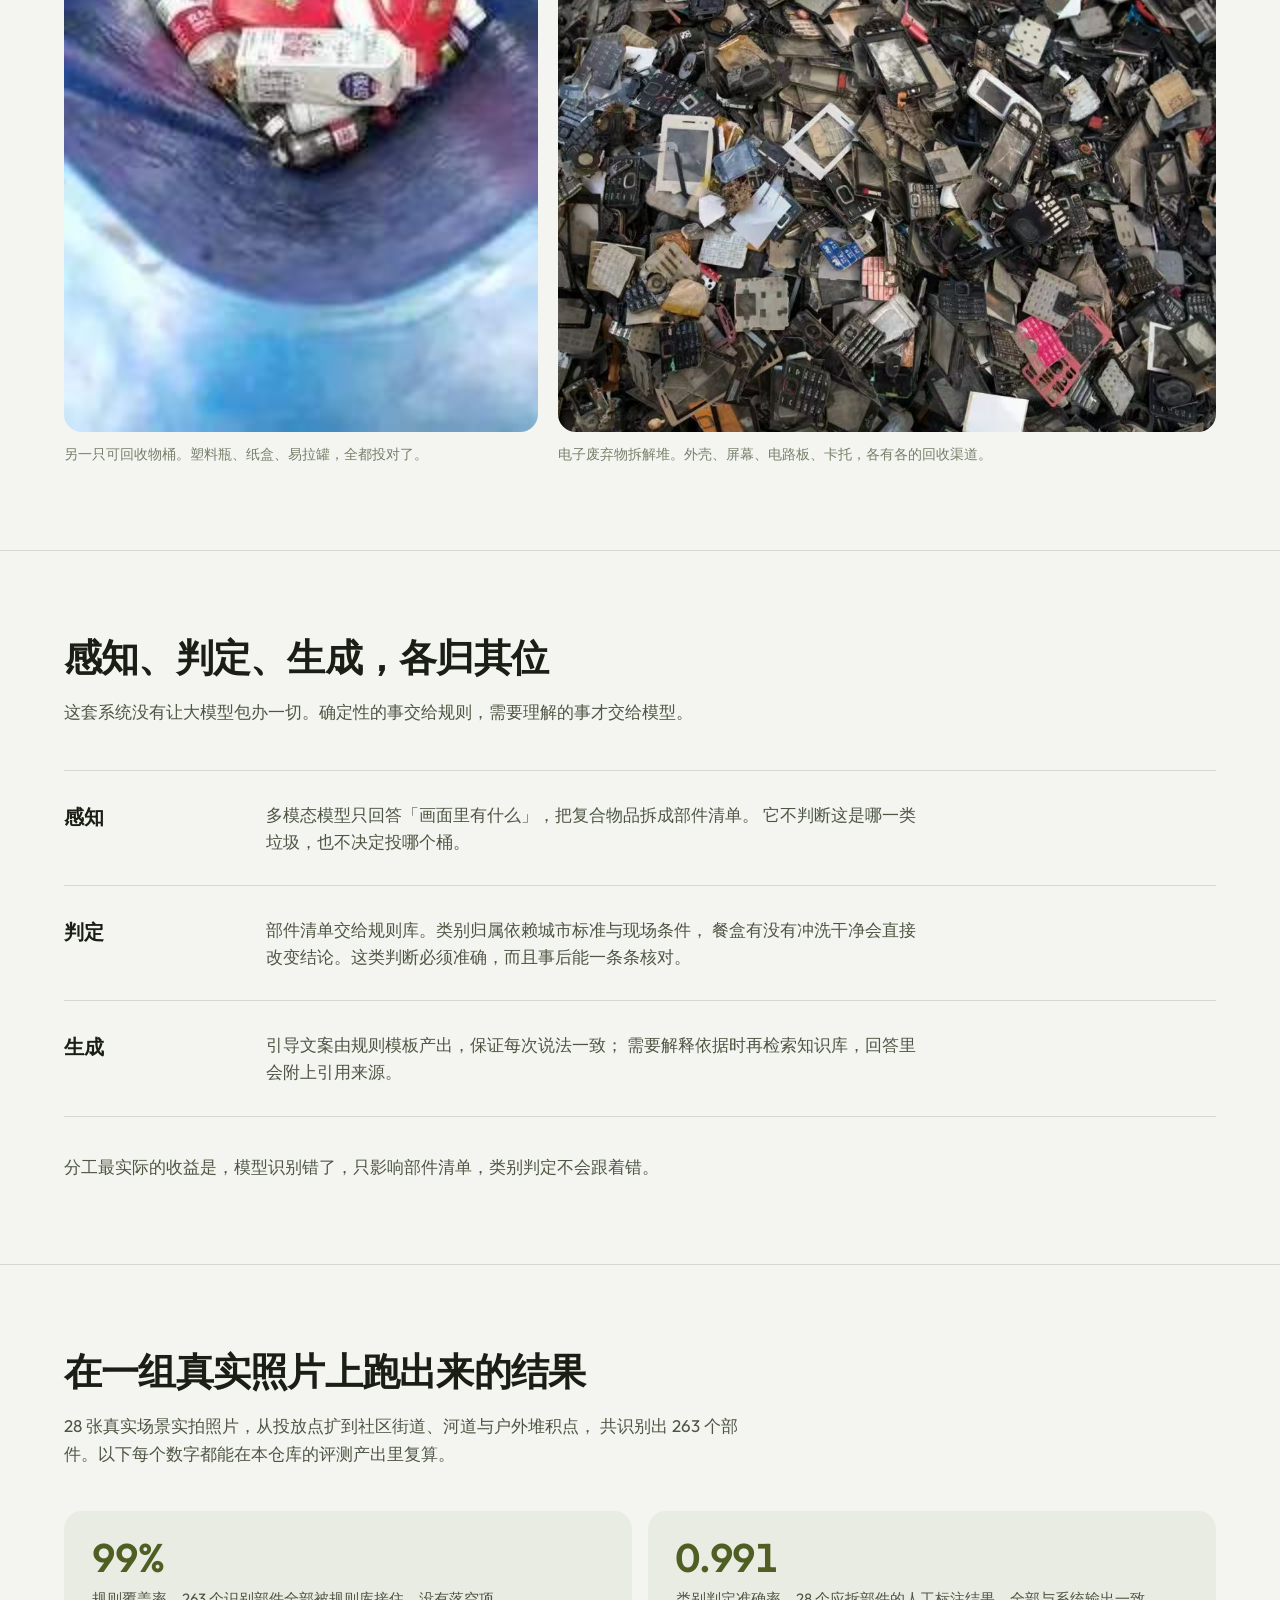
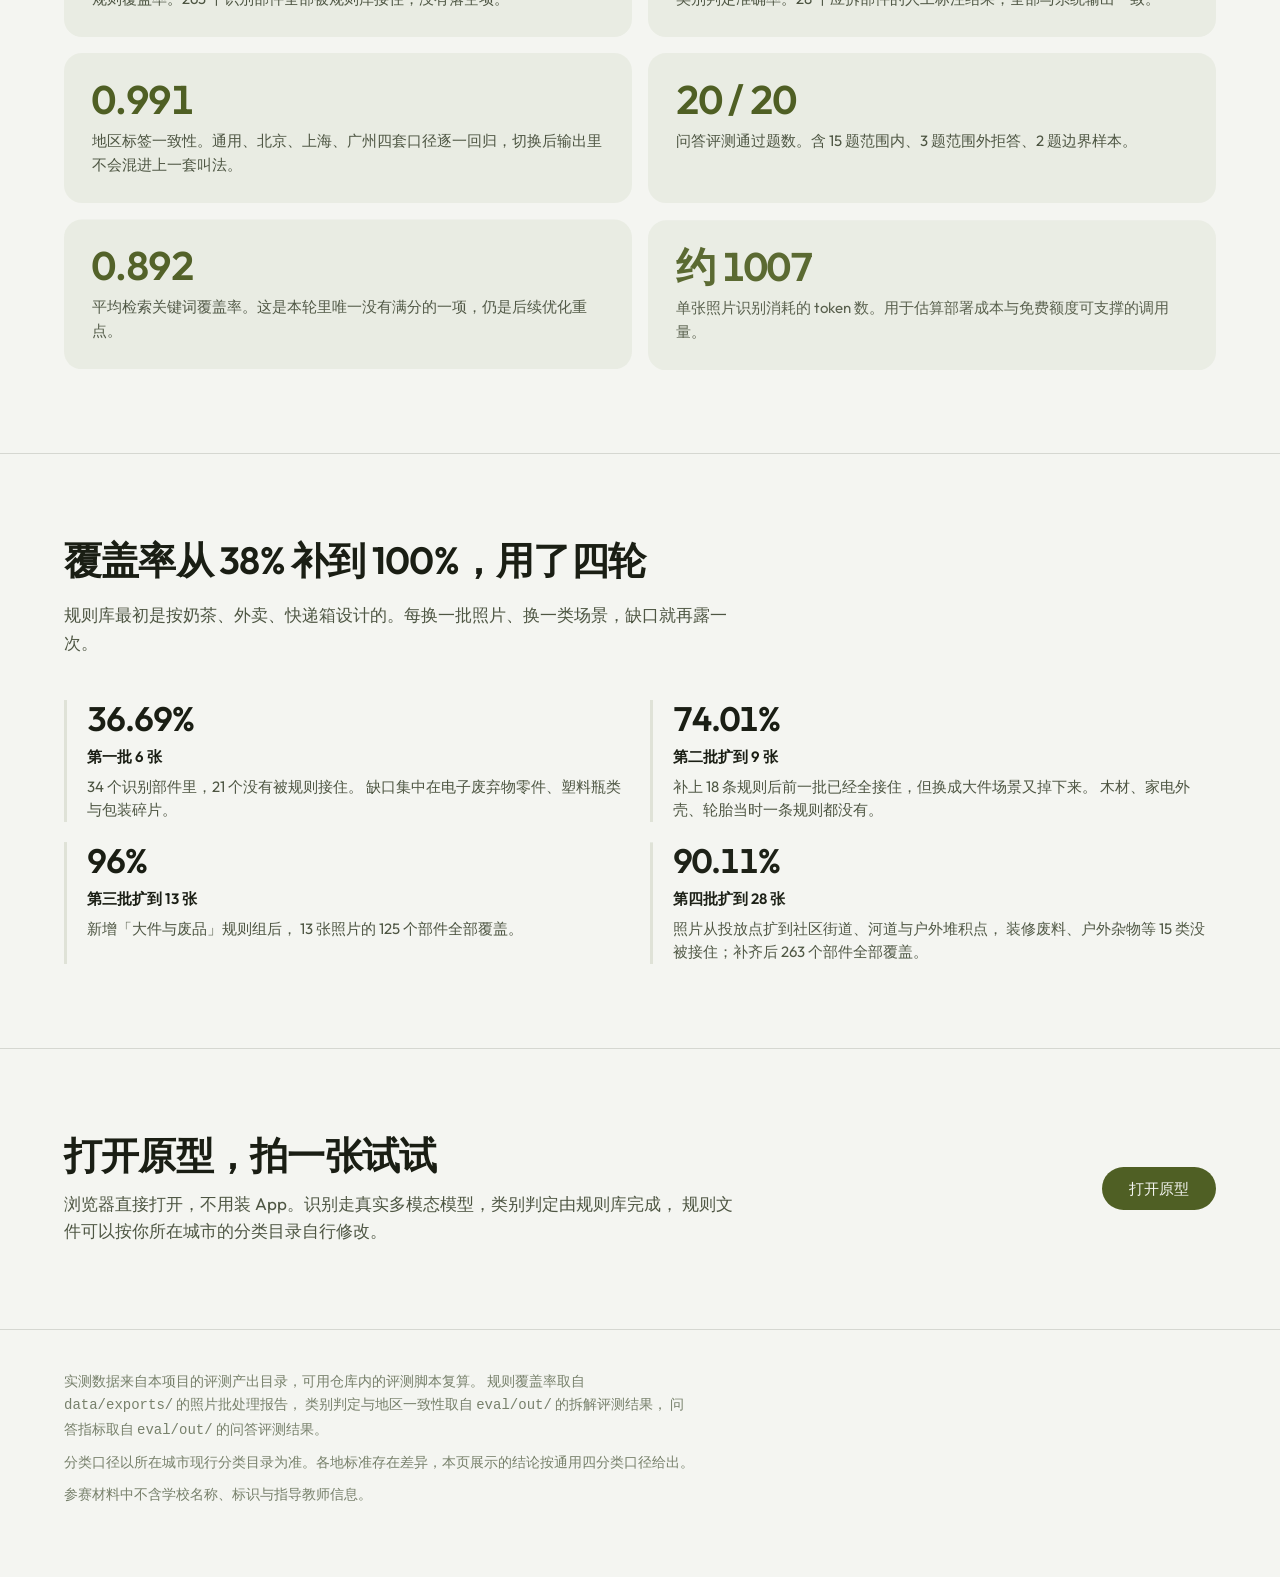
==== commit 0dc459d6: "项目名改为「智识固废：垃圾分类视觉识别与投放引导」" ====
--- a/docs/index.html
+++ b/docs/index.html
@@ -3,7 +3,7 @@
 <head>
 <meta charset="utf-8">
 <meta name="viewport" content="width=device-width, initial-scale=1">
-<title>垃圾分类投放引导助手</title>
+<title>智识固废：垃圾分类视觉识别与投放引导</title>
 <meta name="description" content="把一件复合垃圾拆成该投的几部分：拍照识别部件，按规则库判定投放类别与投前动作。">
 <link rel="stylesheet" href="styles.css">
 <!-- 本页刻意不声明 manifest：它是给评委看的文字页，不是要装的应用。
@@ -20,7 +20,7 @@
 <body>
 
 <header class="topbar">
-  <span class="wordmark">垃圾分类投放引导助手</span>
+  <span class="wordmark">智识固废：垃圾分类视觉识别与投放引导</span>
   <nav>
     <a href="#problem">问题</a>
     <a href="#method">方案</a>
--- a/docs/styles.css
+++ b/docs/styles.css
@@ -1,5 +1,5 @@
 /* ============================================================================
-   垃圾分类投放引导助手 · 作品介绍页
+   智识固废：垃圾分类视觉识别与投放引导 · 作品介绍页
 
    Design Read（技能 §0.B）
    ---------------------------------------------------------------
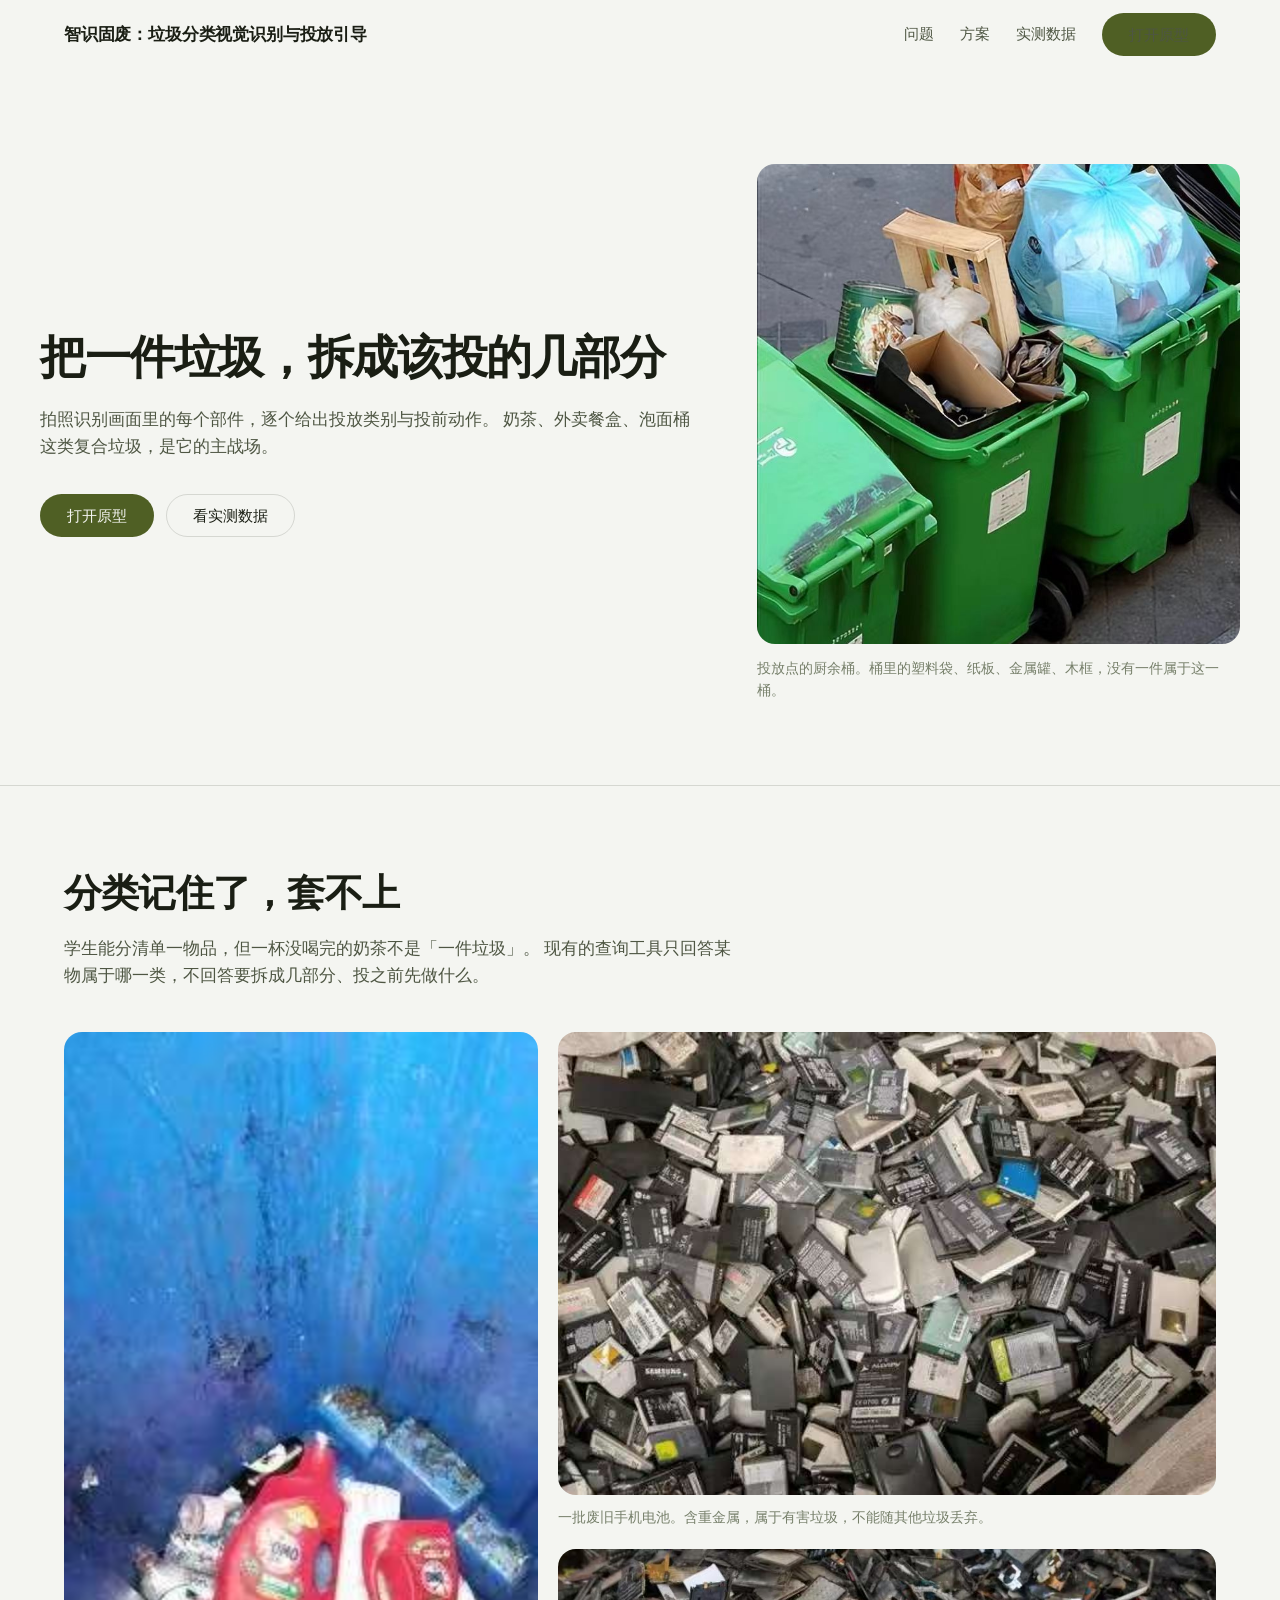
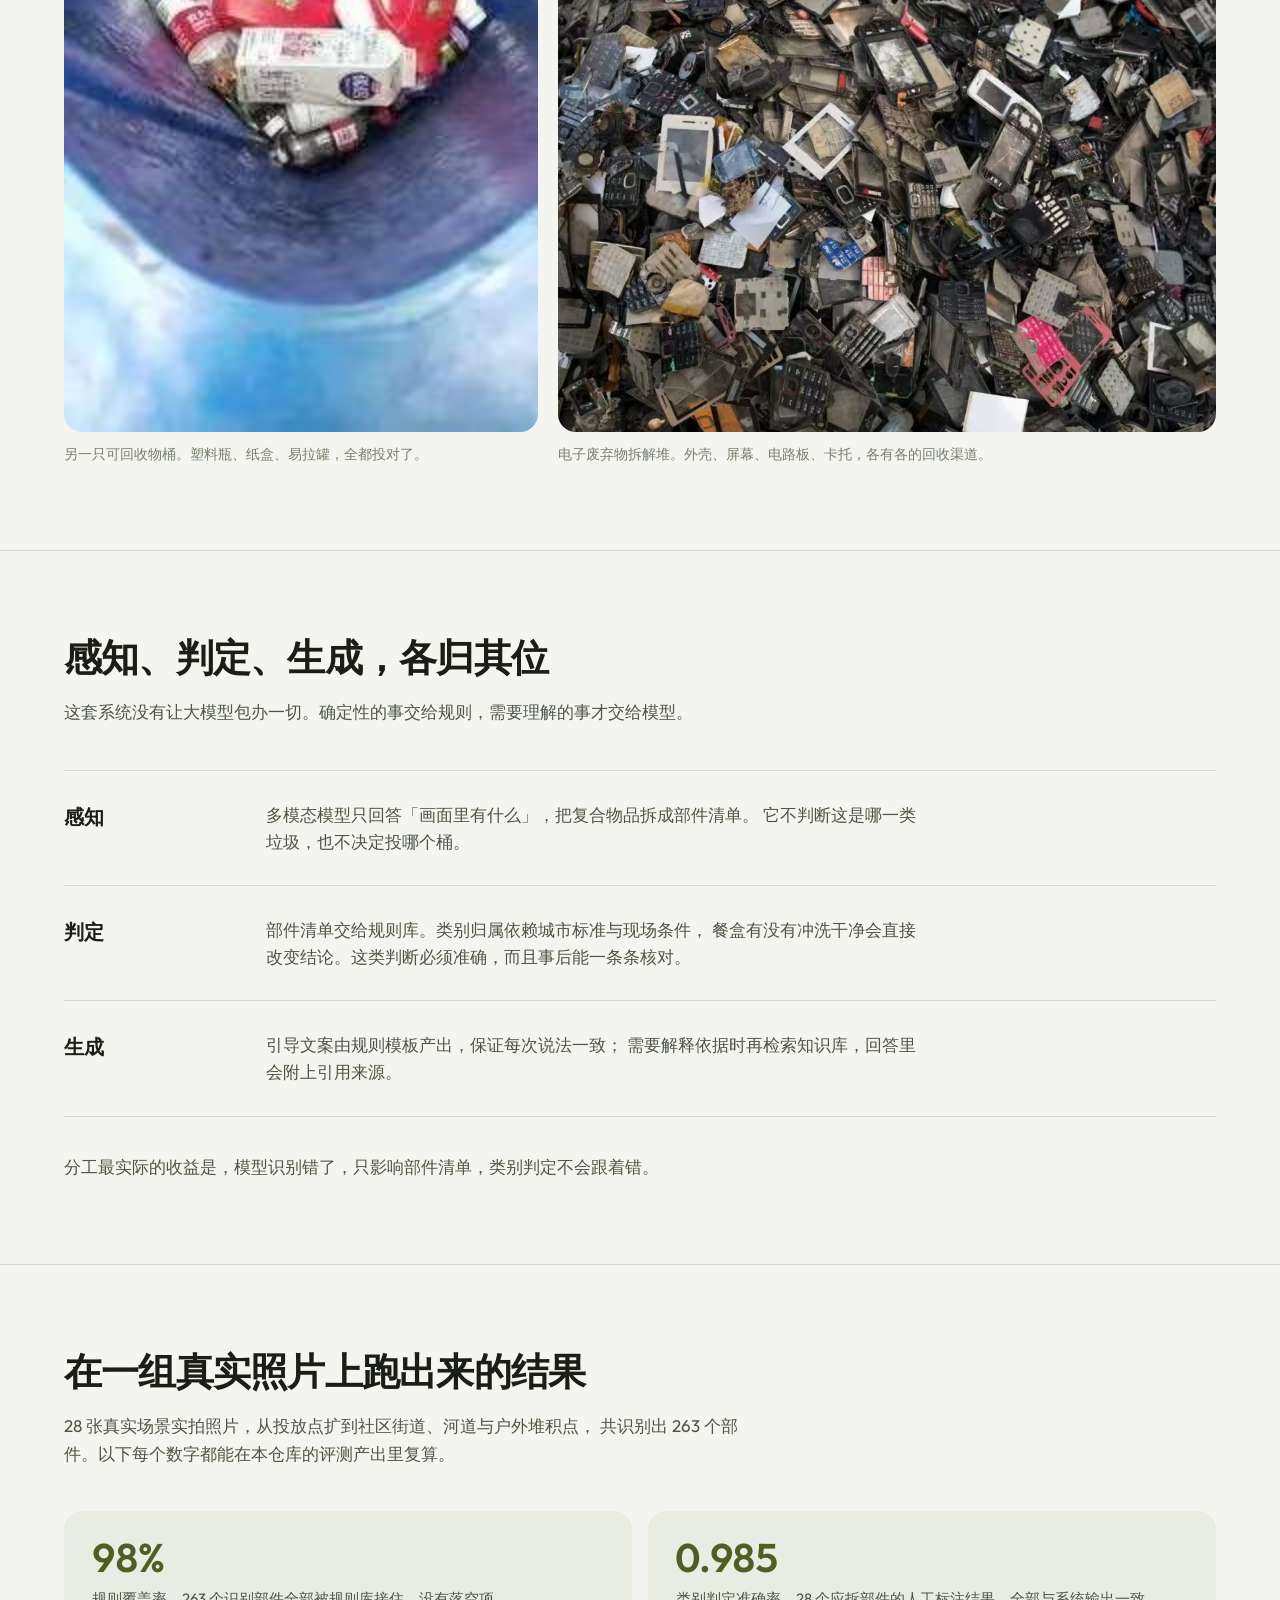
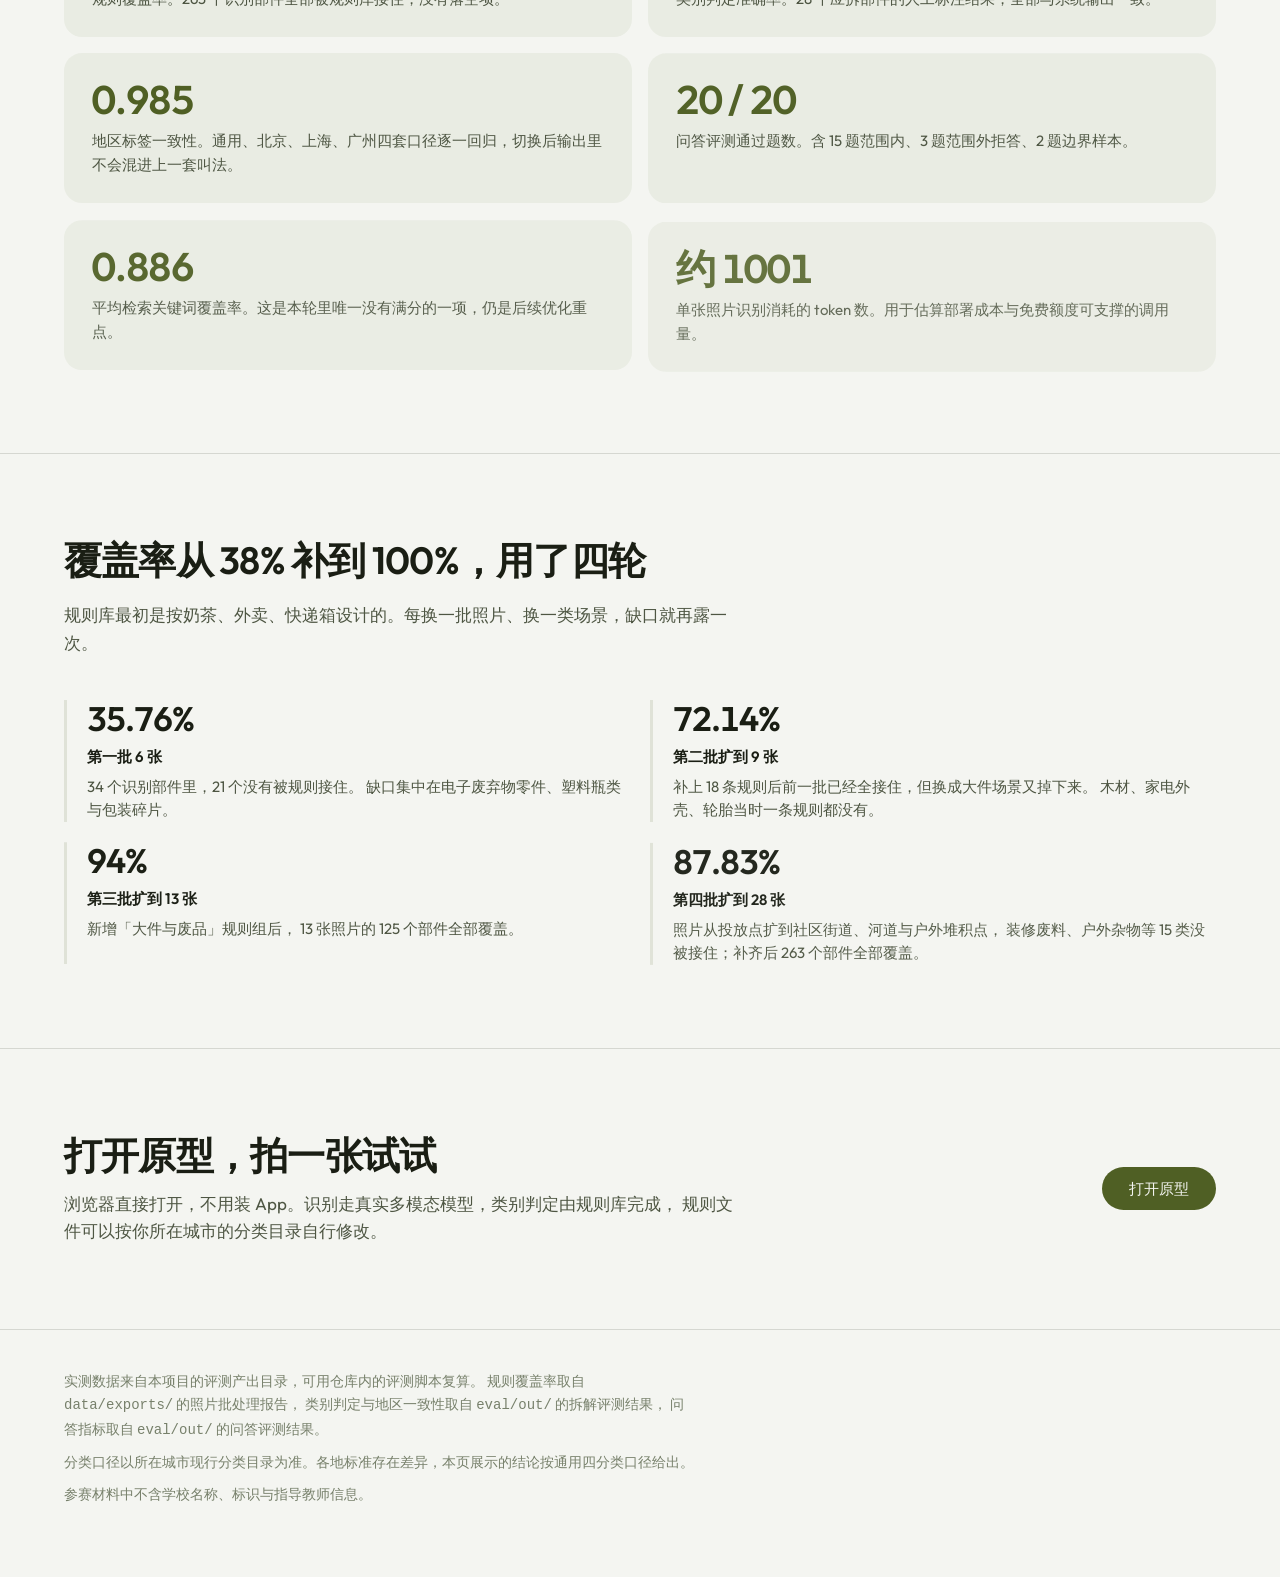
==== commit c1eca083: "iOS 主屏幕短名与页面标题统一为「智识固废」" ====
--- a/docs/index.html
+++ b/docs/index.html
@@ -15,7 +15,7 @@
 <link rel="apple-touch-icon" href="/pwa/apple-touch-icon.png">
 <meta name="mobile-web-app-capable" content="yes">
 <meta name="apple-mobile-web-app-capable" content="yes">
-<meta name="apple-mobile-web-app-title" content="垃圾投放引导">
+<meta name="apple-mobile-web-app-title" content="智识固废">
 </head>
 <body>
 
